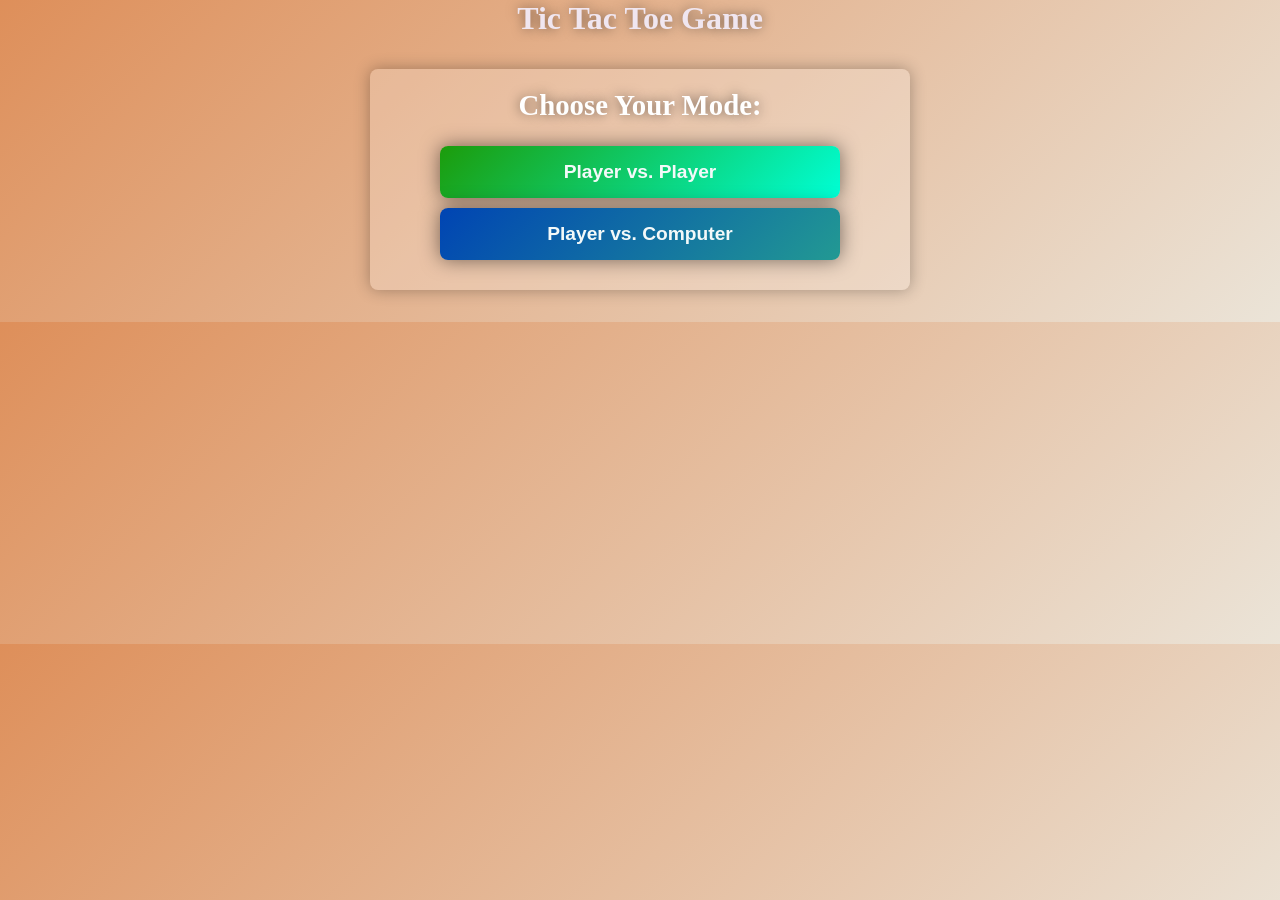
==== index.html @ 30f7548c "Set index page." ====
<!DOCTYPE html>
<html lang="en">
<head>
    <meta charset="UTF-8">
    <meta name="viewport" content="width=device-width, initial-scale=1.0">
    <title>Tic Tac Toe</title>
    <link rel="stylesheet" href="Tic Tac Toe.css">
</head>
<body>
    <main>
        <h1>Tic Tac Toe Game</h1>

        <div class="game-menu">
            <h2>Choose Your Mode:</h2>
            <button id="btn-2p" class="menu-btn">Player vs. Player</button>
            <button id="btn-computer" class="menu-btn">Player vs. Computer</button>
        </div>
        
        <div class="container hidden">
            <div class="msg-container">
                <div class="win-msg" id="win-msg"></div>
            </div>
            <div class="game">
                <button class="box"></button>
                <button class="box"></button>
                <button class="box"></button>
                <button class="box"></button>
                <button class="box"></button>
                <button class="box"></button>
                <button class="box"></button>
                <button class="box"></button>
                <button class="box"></button>
            </div>
            <div class="box-count-con">
                <div class="box-count">Total move played in this match: <span id="box-count"> 0</span></div>
            </div>
            
            <button id="reset" class="reset">New / Reset Game</button>
            
            <button id="back-to-menu" class="menu-btn back-btn">Change Mode</button> <div class="score-container">
                <div class="score-wrapper">
                    <div class="score-box">
                        <p>Player X</p>
                        <span id="score-x">0</span>
                    </div>
                    <div class="score-box">
                        <p>Player O</p>
                        <span id="score-o">0</span>
                    </div>
                </div>
            </div>
        </div>
    </main>

    <script>
        // Get the elements
        const menu = document.querySelector('.game-menu');
        const gameContainer = document.querySelector('.container');
        const btn2Player = document.querySelector('#btn-2p');
        const btnComputer = document.querySelector('#btn-computer');

        // === 2. GET THE NEW BUTTON === -->
        const btnBackToMenu = document.querySelector('#back-to-menu'); // NEW

        // This function dynamically loads a script file
        function loadGameScript(scriptName) {
            const script = document.createElement('script');
            script.src = scriptName;
            document.body.appendChild(script);
        }

        // This function hides the menu and shows the game
        function startGame() {
            menu.classList.add('hidden'); // Hide the menu
            gameContainer.classList.remove('hidden'); // Show the game
        }

        // --- Event Listeners for the menu buttons ---

        btn2Player.addEventListener('click', () => {
            startGame();
            loadGameScript('Tic Tac Toe.js'); // Load 2-player logic
        });

        btnComputer.addEventListener('click', () => {
            startGame();
            loadGameScript('Tic Tac Toe with computer.js'); 
        });

        // === 3. ADD THIS NEW EVENT LISTENER === -->
        // This listener reloads the page to go back to the menu
        btnBackToMenu.addEventListener('click', () => { // NEW
            location.reload(); // NEW
        }); // NEW
    </script>
</body>
</html>
---- Tic Tac Toe.css ----
* {
    margin:0;
    padding: 0;
}
body{
        background: linear-gradient(135deg, rgb(222, 143, 90), rgb(235, 228, 216));
}
h1{
    color:rgb(240, 230, 240);
    display:flex;
    justify-content:center;
    text-shadow: 0 0 .7rem rgba(0,0,0,.5);
}
.msg-container{
    display:flex;
    justify-content:center;
    align-items:center;
    display: none;
}
.win-msg{
    height: 35px;
    width: 350px;
    display:flex;
    justify-content:center;
    align-items:center;
    font-size: 1.5rem;
    color:rgb(241, 238, 243);
    background: linear-gradient(147deg, #ff0000, #0044b3);
    font-weight:800;
    border-radius: 8px;
    box-shadow: 0 0 1rem rgba(0,0,0,.5);
}
.game {
  /* --- This is the responsive solution --- */

  /* 1. Base the width on the screen's width */
  width: 90vw; 
  
  /* 2. Force it to be a perfect square */
  aspect-ratio: 1 / 1; 

  /* 3. Stop it from getting too big on desktops */
  max-width: 500px; 

  /* 4. Center it on the page */
  margin: 1rem auto; 
  
  /* 5. Use 'grid' for a perfect 3x3 layout */
  display: grid;
  grid-template-columns: 1fr 1fr 1fr; /* Three equal columns */
  
  /* 6. A slightly larger gap looks cleaner */
  gap: 10px; 
}
.box {
    /* (height * 3) + (gap * 2) should be <= container height */
    height: 22vh; 
    width: 22vh;  /* Make boxes square */
    /* margin: 2px; */ /* Remove margin, we use 'gap' on the parent */
    font-size: 3rem;
    border-radius: 8px;
    border:none;
        background: linear-gradient(135deg,#fd0404, #501008);
    color:rgb(243, 249, 249);
    box-shadow: 0 0 1rem rgba(0,0,0,.5);
}
.box-count{
    height: 25px;
    width: 280px;
    font-size: 1.2rem; /* Make text bigger */
    padding: 10px 20px; /* Add more padding */
    margin: 20px auto;  /* Center it horizontally */
    border-radius: 8px;
    border:none;
    display: block;    
    background: linear-gradient(135deg, rgb(255, 68, 0) ,#f0e800);
    color:rgb(243, 249, 249);
    box-shadow: 0 0 1.2rem rgba(0,0,0,.5);
}
.reset{
    font-size: 1.2rem; /* Make text bigger */
    padding: 10px 20px; /* Add more padding */
    margin: 20px auto;  /* Center it horizontally */
    border-radius: 8px;
    border:none;
    
    /* === FIX FOR POSITIONING === */
    display: block; /* This lets margin: auto work for centering */
    /* position:relative; */ /* No longer needed */
    /* left: 31vw; */       /* No longer needed */
    
    background: linear-gradient(135deg, #1c9c0b, rgb(0, 255, 213));
    color:rgb(243, 249, 249);
    box-shadow: 0 0 1.2rem rgba(0,0,0,.5);
    cursor: pointer; /* Add a pointer cursor */
}

/* This rule is still good, it stops the click "sink" effect */
.box:active {
  box-shadow: 0 0 1rem rgba(0,0,0,.5);
  transform: none; 
}

.reset:active{
    transform:translateY(5px);
}
/* --- Scoreboard Design --- */

.score-container {
  /* This centers the whole scoreboard */
  width: 75vw; /* Match your game board's width */
  max-width: 400px; /* Stop it from getting too wide on big screens */
  margin: 20px auto; /* Adds space above/below and centers it */
  text-align: center;
}

.score-container h3 {
  font-size: 1.8rem;
  color: #444;
  margin-bottom: 15px;
}

.score-wrapper {
  display: flex; /* This is the magic! */
  justify-content: space-around; /* Spaces the two boxes evenly */
  gap: 15px; /* Adds a gap between the boxes */
}

.score-box {
  /* Style to match your game buttons! */
      background: linear-gradient(135deg, #0044b3, rgb(34, 153, 147));
  color: rgb(243, 249, 249); /* White text */
  border-radius: 8px; /* Rounded corners */
  box-shadow: 0 0 1rem rgba(0,0,0,.3); /* Nice shadow */
  padding: 15px;
  flex-grow: 1; /* Lets both boxes grow to fill the space */
}

.score-box p {
  margin: 0 0 5px 0; /* Cleans up spacing */
  font-size: 1.1rem;
  font-weight: bold;
}

.score-box span {
  /* This is the score number */
  font-size: 2.5rem;
  font-weight: bold;
  line-height: 1; /* Keeps it looking sharp */
}

/* === ADD ALL OF THIS TO THE BOTTOM OF YOUR CSS FILE === */

/* This rule will hide the menu OR the game */
.hidden {
    display: none;
}

/* Styles for the new selection menu */
.game-menu {
    width: 90vw;
    max-width: 500px;
    margin: 2rem auto;
    text-align: center;
    background: rgba(255, 255, 255, 0.2);
    padding: 20px;
    border-radius: 8px;
    box-shadow: 0 0 1rem rgba(0,0,0,.3);
}

.game-menu h2 {
    color: white;
    text-shadow: 0 0 .7rem rgba(0,0,0,.5);
    margin-bottom: 1.5rem;
    font-size: 1.8rem;
}

.menu-btn {
    font-size: 1.2rem;
    padding: 15px 25px;
    border-radius: 8px;
    border: none;
    display: block; /* Makes them stack vertically */
    width: 80%;
    margin: 10px auto;
    color: rgb(243, 249, 249);
    box-shadow: 0 0 1.2rem rgba(0,0,0,.5);
    cursor: pointer;
    font-weight: bold;
}

.menu-btn:active {
    transform: translateY(2px);
}

/* Style the two buttons differently */
#btn-2p {
    background: linear-gradient(135deg, #1c9c0b, rgb(0, 255, 213));
}

#btn-computer {
    background: linear-gradient(135deg, #0044b3, rgb(34, 153, 147));
}
/* === ADD THIS TO THE BOTTOM OF YOUR CSS FILE === */

.back-btn {
    width: 300px;
    background: linear-gradient(135deg, rgb(8, 0, 255) ,#bc00f0);
    margin: 10px auto; /* Adds a little space above it */
}
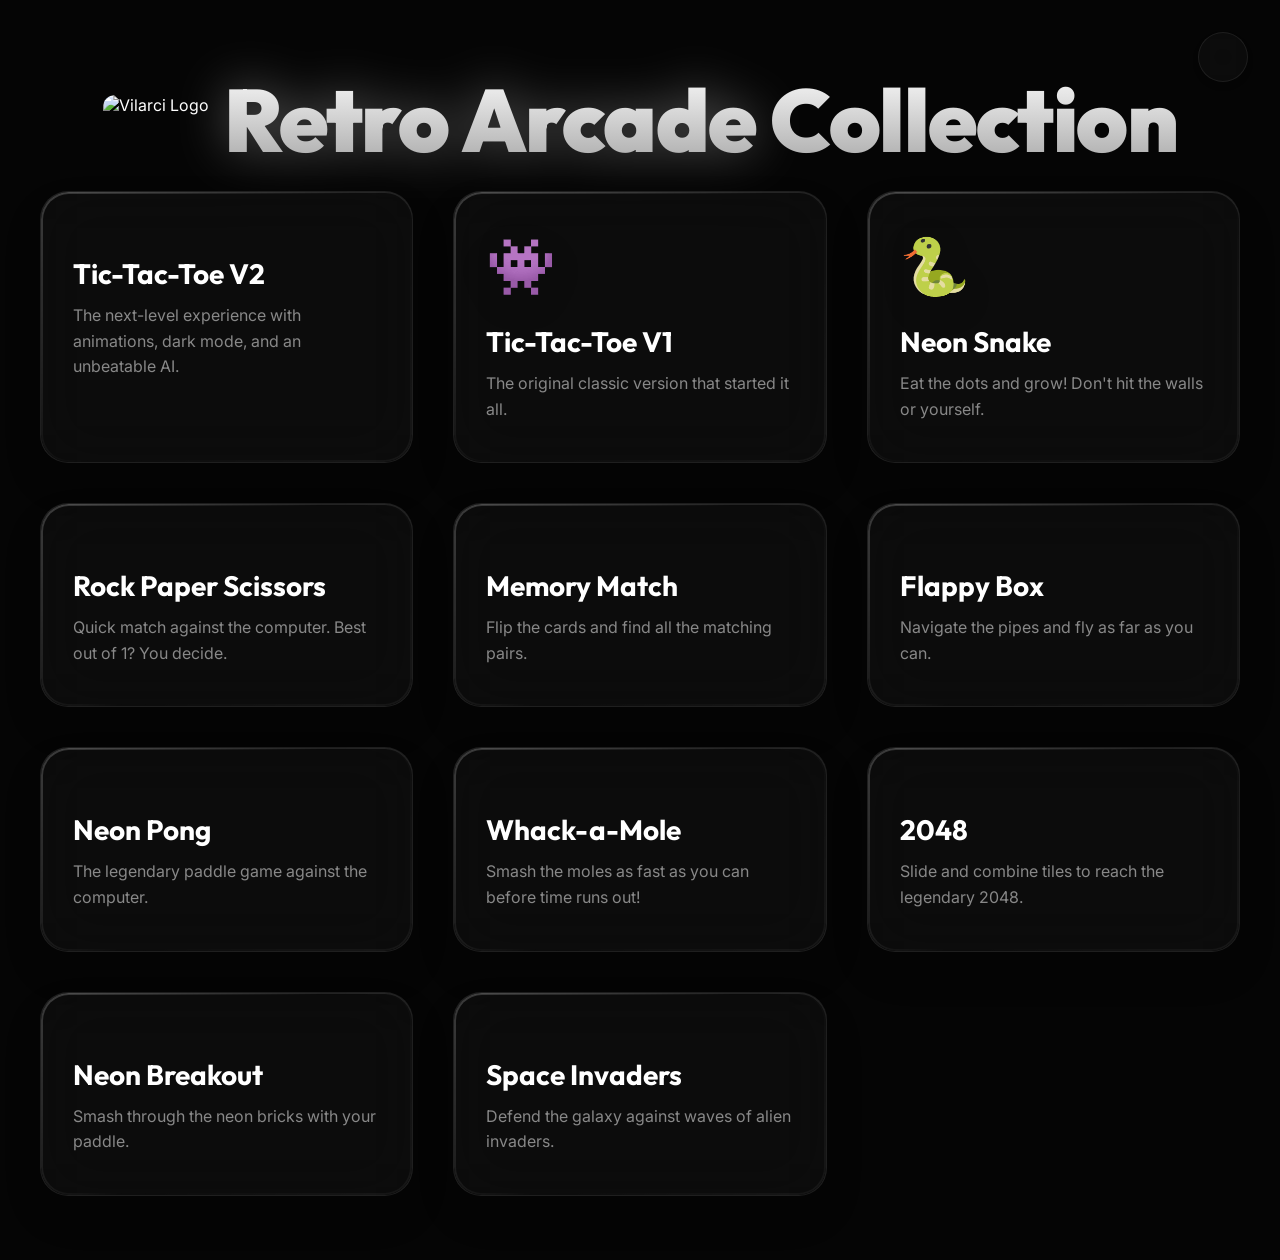
==== commit 679dbcc2: "web updated, many games added" ====
--- a/index.html
+++ b/index.html
@@ -3,95 +3,132 @@
 <head>
     <meta charset="UTF-8">
     <meta name="viewport" content="width=device-width, initial-scale=1.0">
-    <title>Tic Tac Toe</title>
-    <link rel="stylesheet" href="Tic Tac Toe.css">
+    <title>Retro Arcade Collection</title>
+    <link href="https://fonts.googleapis.com/css2?family=Inter:wght@300;400;600;800&family=Outfit:wght@400;700;900&display=swap" rel="stylesheet">
+    <link rel="stylesheet" href="arcade-style.css">
+    <script src="https://unpkg.com/@phosphor-icons/web"></script>
 </head>
 <body>
+    <div class="mesh-background">
+        <div class="orb orb-1"></div>
+        <div class="orb orb-2"></div>
+        <div class="orb orb-3"></div>
+    </div>
+
+    <!-- Theme Toggle -->
+    <button class="theme-toggle" id="theme-toggle" aria-label="Toggle Theme">
+        <i class="ph-duotone ph-sun" id="theme-icon"></i>
+    </button>
+
     <main>
-        <h1>Tic Tac Toe Game</h1>
+        <div style='display:flex; justify-content:center; align-items:center; margin-bottom: 1rem;'>
+            <img src="https://officialpic.vilarci.in/Icons/web-icon.png" alt="Vilarci Logo" style="height: 50px; width: auto; border-radius: 12px; margin-right: 15px; vertical-align: middle;">
+            <h1 class="glow-text" style="margin-bottom:0;">Retro Arcade Collection</h1>
+        </div>
 
-        <div class="game-menu">
-            <h2>Choose Your Mode:</h2>
-            <button id="btn-2p" class="menu-btn">Player vs. Player</button>
-            <button id="btn-computer" class="menu-btn">Player vs. Computer</button>
-        </div>
-        
-        <div class="container hidden">
-            <div class="msg-container">
-                <div class="win-msg" id="win-msg"></div>
-            </div>
-            <div class="game">
-                <button class="box"></button>
-                <button class="box"></button>
-                <button class="box"></button>
-                <button class="box"></button>
-                <button class="box"></button>
-                <button class="box"></button>
-                <button class="box"></button>
-                <button class="box"></button>
-                <button class="box"></button>
-            </div>
-            <div class="box-count-con">
-                <div class="box-count">Total move played in this match: <span id="box-count"> 0</span></div>
-            </div>
+        <div class="games-grid">
+            <!-- Tic-Tac-Toe V2 (Premium) -->
+            <a href="tic-tac-toe v2/index.html" class="game-card primary-card">
+                <div class="card-content">
+                    <i class="ph-duotone ph-game-controller game-icon"></i>
+                    <h2>Tic-Tac-Toe V2</h2>
+                    <p>The next-level experience with animations, dark mode, and an unbeatable AI.</p>
+                </div>
+            </a>
+
+            <!-- Tic-Tac-Toe V1 (Classic) -->
+            <a href="tic-tac-toe v1/index.html" class="game-card secondary-card">
+                <div class="card-content">
+                    <span class="game-icon">👾</span>
+                    <h2>Tic-Tac-Toe V1</h2>
+                    <p>The original classic version that started it all.</p>
+                </div>
+            </a>
+
+            <!-- Snake -->
+            <a href="snake/index.html" class="game-card snake-card">
+                <div class="card-content">
+                    <span class="game-icon">🐍</span>
+                    <h2>Neon Snake</h2>
+                    <p>Eat the dots and grow! Don't hit the walls or yourself.</p>
+                </div>
+            </a>
+
+            <!-- Rock Paper Scissors -->
+            <a href="rps/index.html" class="game-card rps-card">
+                <div class="card-content">
+                    <i class="ph-duotone ph-hand-fist game-icon"></i>
+                    <h2>Rock Paper Scissors</h2>
+                    <p>Quick match against the computer. Best out of 1? You decide.</p>
+                </div>
+            </a>
+
+            <!-- Memory Match -->
+            <a href="memory/index.html" class="game-card memory-card">
+                <div class="card-content">
+                    <i class="ph-duotone ph-cards game-icon"></i>
+                    <h2>Memory Match</h2>
+                    <p>Flip the cards and find all the matching pairs.</p>
+                </div>
+            </a>
             
-            <button id="reset" class="reset">New / Reset Game</button>
-            
-            <button id="back-to-menu" class="menu-btn back-btn">Change Mode</button> <div class="score-container">
-                <div class="score-wrapper">
-                    <div class="score-box">
-                        <p>Player X</p>
-                        <span id="score-x">0</span>
-                    </div>
-                    <div class="score-box">
-                        <p>Player O</p>
-                        <span id="score-o">0</span>
-                    </div>
+            <!-- Flappy Box -->
+            <a href="flappy/index.html" class="game-card flappy-card">
+                <div class="card-content">
+                    <i class="ph-duotone ph-bird game-icon"></i>
+                    <h2>Flappy Box</h2>
+                    <p>Navigate the pipes and fly as far as you can.</p>
                 </div>
-            </div>
+            </a>
+
+            <!-- Ping Pong -->
+            <a href="pong/index.html" class="game-card pong-card">
+                <div class="card-content">
+                    <i class="ph-duotone ph-tennis-ball game-icon"></i>
+                    <h2>Neon Pong</h2>
+                    <p>The legendary paddle game against the computer.</p>
+                </div>
+            </a>
+
+            <!-- Whack-a-Mole -->
+            <a href="whack/index.html" class="game-card whack-card">
+                <div class="card-content">
+                    <i class="ph-duotone ph-hammer game-icon"></i>
+                    <h2>Whack-a-Mole</h2>
+                    <p>Smash the moles as fast as you can before time runs out!</p>
+                </div>
+            </a>
+
+            <!-- 2048 -->
+            <a href="2048/index.html" class="game-card game-2048-card">
+                <div class="card-content">
+                    <i class="ph-duotone ph-squares-four game-icon"></i>
+                    <h2>2048</h2>
+                    <p>Slide and combine tiles to reach the legendary 2048.</p>
+                </div>
+            </a>
+
+            <!-- Breakout -->
+            <a href="breakout/index.html" class="game-card breakout-card">
+                <div class="card-content">
+                    <i class="ph-duotone ph-bricks game-icon"></i>
+                    <h2>Neon Breakout</h2>
+                    <p>Smash through the neon bricks with your paddle.</p>
+                </div>
+            </a>
+
+            <!-- Space Invaders -->
+            <a href="space/index.html" class="game-card space-card">
+                <div class="card-content">
+                    <i class="ph-duotone ph-rocket game-icon"></i>
+                    <h2>Space Invaders</h2>
+                    <p>Defend the galaxy against waves of alien invaders.</p>
+                </div>
+            </a>
         </div>
     </main>
 
-    <script>
-        // Get the elements
-        const menu = document.querySelector('.game-menu');
-        const gameContainer = document.querySelector('.container');
-        const btn2Player = document.querySelector('#btn-2p');
-        const btnComputer = document.querySelector('#btn-computer');
-
-        // === 2. GET THE NEW BUTTON === -->
-        const btnBackToMenu = document.querySelector('#back-to-menu'); // NEW
-
-        // This function dynamically loads a script file
-        function loadGameScript(scriptName) {
-            const script = document.createElement('script');
-            script.src = scriptName;
-            document.body.appendChild(script);
-        }
-
-        // This function hides the menu and shows the game
-        function startGame() {
-            menu.classList.add('hidden'); // Hide the menu
-            gameContainer.classList.remove('hidden'); // Show the game
-        }
-
-        // --- Event Listeners for the menu buttons ---
-
-        btn2Player.addEventListener('click', () => {
-            startGame();
-            loadGameScript('Tic Tac Toe.js'); // Load 2-player logic
-        });
-
-        btnComputer.addEventListener('click', () => {
-            startGame();
-            loadGameScript('Tic Tac Toe with computer.js'); 
-        });
-
-        // === 3. ADD THIS NEW EVENT LISTENER === -->
-        // This listener reloads the page to go back to the menu
-        btnBackToMenu.addEventListener('click', () => { // NEW
-            location.reload(); // NEW
-        }); // NEW
-    </script>
+    <script src="theme.js"></script>
+    <script src="favicon.js"></script>
 </body>
-</html>+</html>
--- a/arcade-style.css
+++ b/arcade-style.css
@@ -0,0 +1,351 @@
+@import url('https://fonts.googleapis.com/css2?family=Inter:wght@300;400;600;800&family=Outfit:wght@400;700;900&display=swap');
+
+:root {
+    /* Dark Theme Variables (Default) */
+    --bg-dark: #050505;
+    --card-bg: rgba(255, 255, 255, 0.03);
+    --card-border: rgba(255, 255, 255, 0.08);
+    --text-main: #ffffff;
+    --text-muted: #888888;
+    --title-gradient-1: #ffffff;
+    --title-gradient-2: #a3a3a3;
+    --hover-bg: rgba(255, 255, 255, 0.05);
+    
+    /* Vibrant Accents */
+    --accent-v1: #3b82f6; /* Blue */
+    --accent-v2: #ec4899; /* Pink */
+    --accent-snake: #10b981; /* Green */
+    --accent-rps: #f43f5e; /* Rose */
+    --accent-memory: #a855f7; /* Purple */
+    --accent-flappy: #eab308; /* Yellow */
+    --accent-pong: #06b6d4; /* Cyan */
+    --accent-whack: #f97316; /* Orange */
+    --accent-2048: #f59e0b; /* Amber */
+    --accent-breakout: #a855f7; /* Purple */
+    --accent-space: #22d3ee; /* Light Cyan */
+}
+
+/* Light Theme Variables */
+body.light-theme {
+    --bg-dark: #f8fafc;
+    --card-bg: rgba(255, 255, 255, 0.7);
+    --card-border: rgba(0, 0, 0, 0.1);
+    --text-main: #0f172a;
+    --text-muted: #64748b;
+    --title-gradient-1: #0f172a;
+    --title-gradient-2: #475569;
+    --hover-bg: rgba(255, 255, 255, 0.9);
+}
+
+* { 
+    margin: 0; 
+    padding: 0; 
+    box-sizing: border-box; 
+}
+
+body {
+    background-color: var(--bg-dark);
+    color: var(--text-main);
+    font-family: 'Inter', sans-serif;
+    min-height: 100vh;
+    display: flex;
+    justify-content: center;
+    align-items: center;
+    padding: 4rem 2rem;
+    overflow-x: hidden;
+    position: relative;
+    -webkit-font-smoothing: antialiased;
+    transition: background-color 0.5s ease, color 0.5s ease;
+    touch-action: manipulation;
+}
+
+/* Theme Toggle Button */
+.theme-toggle {
+    position: fixed;
+    top: 2rem;
+    right: 2rem;
+    background: var(--card-bg);
+    border: 1px solid var(--card-border);
+    backdrop-filter: blur(20px);
+    -webkit-backdrop-filter: blur(20px);
+    color: var(--text-main);
+    width: 50px;
+    height: 50px;
+    border-radius: 50%;
+    display: flex;
+    justify-content: center;
+    align-items: center;
+    font-size: 1.5rem;
+    cursor: pointer;
+    z-index: 100;
+    transition: all 0.3s ease;
+    box-shadow: 0 4px 6px rgba(0,0,0,0.1);
+}
+
+.theme-toggle:hover {
+    transform: scale(1.1);
+    background: var(--hover-bg);
+}
+
+/* Premium Mesh Background */
+.background-animation {
+    position: fixed;
+    width: 100vw;
+    height: 100vh;
+    top: 0;
+    left: 0;
+    z-index: -1;
+    overflow: hidden;
+    transition: background-color 0.5s ease;
+}
+
+.blob {
+    position: absolute;
+    border-radius: 50%;
+    filter: blur(120px);
+    opacity: 0.3; /* slightly lower opacity so light mode isn't blinding */
+    animation: drift 20s infinite alternate cubic-bezier(0.4, 0, 0.2, 1);
+}
+
+body.light-theme .blob {
+    opacity: 0.4; /* more visible against light background */
+}
+
+.blob-1 { width: 45vw; height: 45vw; background: rgba(59, 130, 246, 0.5); top: -10%; left: -10%; }
+.blob-2 { width: 50vw; height: 50vw; background: rgba(168, 85, 247, 0.4); bottom: -20%; right: -10%; animation-delay: -7s; }
+.blob-3 { width: 40vw; height: 40vw; background: rgba(16, 185, 129, 0.3); top: 30%; left: 30%; animation-delay: -14s; }
+
+@keyframes drift {
+    0% { transform: translate(0, 0) scale(1) rotate(0deg); }
+    100% { transform: translate(8vw, 5vh) scale(1.1) rotate(10deg); }
+}
+
+main {
+    width: 100%;
+    max-width: 1200px;
+    z-index: 1;
+    display: flex;
+    flex-direction: column;
+    align-items: center;
+}
+
+.header-container {
+    text-align: center;
+    margin-bottom: 5rem;
+}
+
+.glow-text {
+    font-family: 'Outfit', sans-serif;
+    font-size: clamp(3rem, 8vw, 5.5rem);
+    font-weight: 900;
+    letter-spacing: -1.5px;
+    background: linear-gradient(180deg, var(--title-gradient-1) 0%, var(--title-gradient-2) 100%);
+    -webkit-background-clip: text;
+    -webkit-text-fill-color: transparent;
+    margin-bottom: 1rem;
+    position: relative;
+    transition: all 0.5s ease;
+}
+
+/* Subtle underlying glow for the title */
+.glow-text::after {
+    content: 'Retro Arcade';
+    position: absolute;
+    left: 0;
+    top: 0;
+    width: 100%;
+    height: 100%;
+    background: inherit;
+    -webkit-background-clip: text;
+    -webkit-text-fill-color: transparent;
+    filter: blur(25px);
+    opacity: 0.4;
+    z-index: -1;
+}
+
+.subtitle {
+    font-size: 1.1rem;
+    color: var(--text-muted);
+    font-weight: 600;
+    letter-spacing: 4px;
+    text-transform: uppercase;
+    transition: color 0.5s ease;
+}
+
+.games-grid {
+    display: grid;
+    grid-template-columns: repeat(auto-fit, minmax(280px, 1fr));
+    gap: 2.5rem;
+    width: 100%;
+}
+
+@media (max-width: 600px) {
+    .games-grid {
+        grid-template-columns: 1fr;
+    }
+    body {
+        padding: 2rem 1rem;
+    }
+}
+
+/* Premium Glass Cards */
+.game-card {
+    background: var(--card-bg);
+    backdrop-filter: blur(30px);
+    -webkit-backdrop-filter: blur(30px);
+    border: 1px solid var(--card-border);
+    border-radius: 28px;
+    padding: 2.5rem 2rem;
+    text-decoration: none;
+    color: var(--text-main);
+    position: relative;
+    overflow: hidden;
+    transition: all 0.5s cubic-bezier(0.16, 1, 0.3, 1);
+    box-shadow: 
+        0 4px 6px rgba(0,0,0,0.05), 
+        0 20px 40px rgba(0,0,0,0.1),
+        inset 0 1px 0 rgba(255,255,255,0.1);
+}
+
+body.light-theme .game-card {
+    box-shadow: 
+        0 10px 20px rgba(0,0,0,0.05), 
+        0 30px 60px rgba(0,0,0,0.08),
+        inset 0 1px 0 rgba(255,255,255,0.8);
+}
+
+/* Animated Border Gradient on Hover (only highly visible in dark mode, adjusted for light) */
+.game-card::before {
+    content: "";
+    position: absolute;
+    inset: 0;
+    border-radius: 28px;
+    padding: 2px;
+    background: linear-gradient(135deg, rgba(255,255,255,0.4) 0%, rgba(255,255,255,0) 50%, rgba(255,255,255,0.1) 100%);
+    -webkit-mask: linear-gradient(#fff 0 0) content-box, linear-gradient(#fff 0 0);
+    -webkit-mask-composite: xor;
+    mask-composite: exclude;
+    opacity: 0.5;
+    transition: opacity 0.5s ease;
+}
+
+body.light-theme .game-card::before {
+    background: linear-gradient(135deg, rgba(0,0,0,0.1) 0%, rgba(0,0,0,0) 50%, rgba(0,0,0,0.05) 100%);
+}
+
+/* Hover Light effect */
+.game-card::after {
+    content: '';
+    position: absolute;
+    top: -50%; left: -50%; width: 200%; height: 200%;
+    background: radial-gradient(circle, rgba(255,255,255,0.05) 0%, transparent 60%);
+    opacity: 0;
+    transition: opacity 0.5s ease, transform 0.5s ease;
+    transform: translateY(20px);
+    pointer-events: none;
+}
+
+body.light-theme .game-card::after {
+    background: radial-gradient(circle, rgba(0,0,0,0.03) 0%, transparent 60%);
+}
+
+.game-card:hover {
+    transform: translateY(-8px) scale(1.01);
+    background: var(--hover-bg);
+    box-shadow: 
+        0 10px 20px rgba(0,0,0,0.1), 
+        0 30px 60px rgba(0,0,0,0.2),
+        inset 0 1px 0 rgba(255,255,255,0.2);
+}
+
+body.light-theme .game-card:hover {
+    box-shadow: 
+        0 15px 30px rgba(0,0,0,0.08), 
+        0 40px 80px rgba(0,0,0,0.15),
+        inset 0 1px 0 rgba(255,255,255,0.8);
+}
+
+.game-card:hover::before {
+    opacity: 1;
+}
+
+.game-card:hover::after {
+    opacity: 1;
+    transform: translateY(0);
+}
+
+.card-content {
+    display: flex;
+    flex-direction: column;
+    align-items: flex-start;
+    position: relative;
+    z-index: 2;
+}
+
+.game-icon {
+    font-size: 3.5rem;
+    margin-bottom: 1.5rem;
+    display: inline-block;
+    filter: drop-shadow(0 10px 15px rgba(0,0,0,0.2));
+    transition: transform 0.5s cubic-bezier(0.16, 1, 0.3, 1), color 0.3s ease;
+    color: var(--text-muted); /* Base color for icons */
+}
+
+body.light-theme .game-icon {
+    filter: drop-shadow(0 5px 10px rgba(0,0,0,0.1));
+}
+
+.game-card:hover .game-icon {
+    transform: scale(1.15) translateY(-5px);
+}
+
+.game-card h2 {
+    font-family: 'Outfit', sans-serif;
+    font-size: 1.75rem;
+    font-weight: 700;
+    margin-bottom: 0.75rem;
+    color: var(--text-main);
+    transition: color 0.3s ease, text-shadow 0.3s ease;
+}
+
+.game-card p {
+    font-size: 1rem;
+    color: var(--text-muted);
+    line-height: 1.6;
+    font-weight: 400;
+    transition: color 0.5s ease;
+}
+
+/* Specific Card Hover Colors */
+.primary-card:hover h2 { color: var(--accent-v2); text-shadow: 0 0 20px rgba(236, 72, 153, 0.3); }
+.primary-card:hover .game-icon { color: var(--accent-v2); }
+
+.secondary-card:hover h2 { color: var(--accent-v1); text-shadow: 0 0 20px rgba(59, 130, 246, 0.3); }
+.secondary-card:hover .game-icon { color: var(--accent-v1); }
+
+.snake-card:hover h2 { color: var(--accent-snake); text-shadow: 0 0 20px rgba(16, 185, 129, 0.3); }
+.snake-card:hover .game-icon { color: var(--accent-snake); }
+
+.rps-card:hover h2 { color: var(--accent-rps); text-shadow: 0 0 20px rgba(244, 63, 94, 0.3); }
+.rps-card:hover .game-icon { color: var(--accent-rps); }
+
+.memory-card:hover h2 { color: var(--accent-memory); text-shadow: 0 0 20px rgba(168, 85, 247, 0.3); }
+.memory-card:hover .game-icon { color: var(--accent-memory); }
+
+.flappy-card:hover h2 { color: var(--accent-flappy); text-shadow: 0 0 20px rgba(234, 179, 8, 0.3); }
+.flappy-card:hover .game-icon { color: var(--accent-flappy); }
+
+.pong-card:hover h2 { color: var(--accent-pong); text-shadow: 0 0 20px rgba(6, 182, 212, 0.3); }
+.pong-card:hover .game-icon { color: var(--accent-pong); }
+
+.whack-card:hover h2 { color: var(--accent-whack); text-shadow: 0 0 20px rgba(249, 115, 22, 0.3); }
+.whack-card:hover .game-icon { color: var(--accent-whack); }
+
+.game-2048-card:hover h2 { color: var(--accent-2048); text-shadow: 0 0 20px rgba(245, 158, 11, 0.3); }
+.game-2048-card:hover .game-icon { color: var(--accent-2048); }
+
+.breakout-card:hover h2 { color: var(--accent-breakout); text-shadow: 0 0 20px rgba(168, 85, 247, 0.3); }
+.breakout-card:hover .game-icon { color: var(--accent-breakout); }
+
+.space-card:hover h2 { color: var(--accent-space); text-shadow: 0 0 20px rgba(34, 211, 238, 0.3); }
+.space-card:hover .game-icon { color: var(--accent-space); }
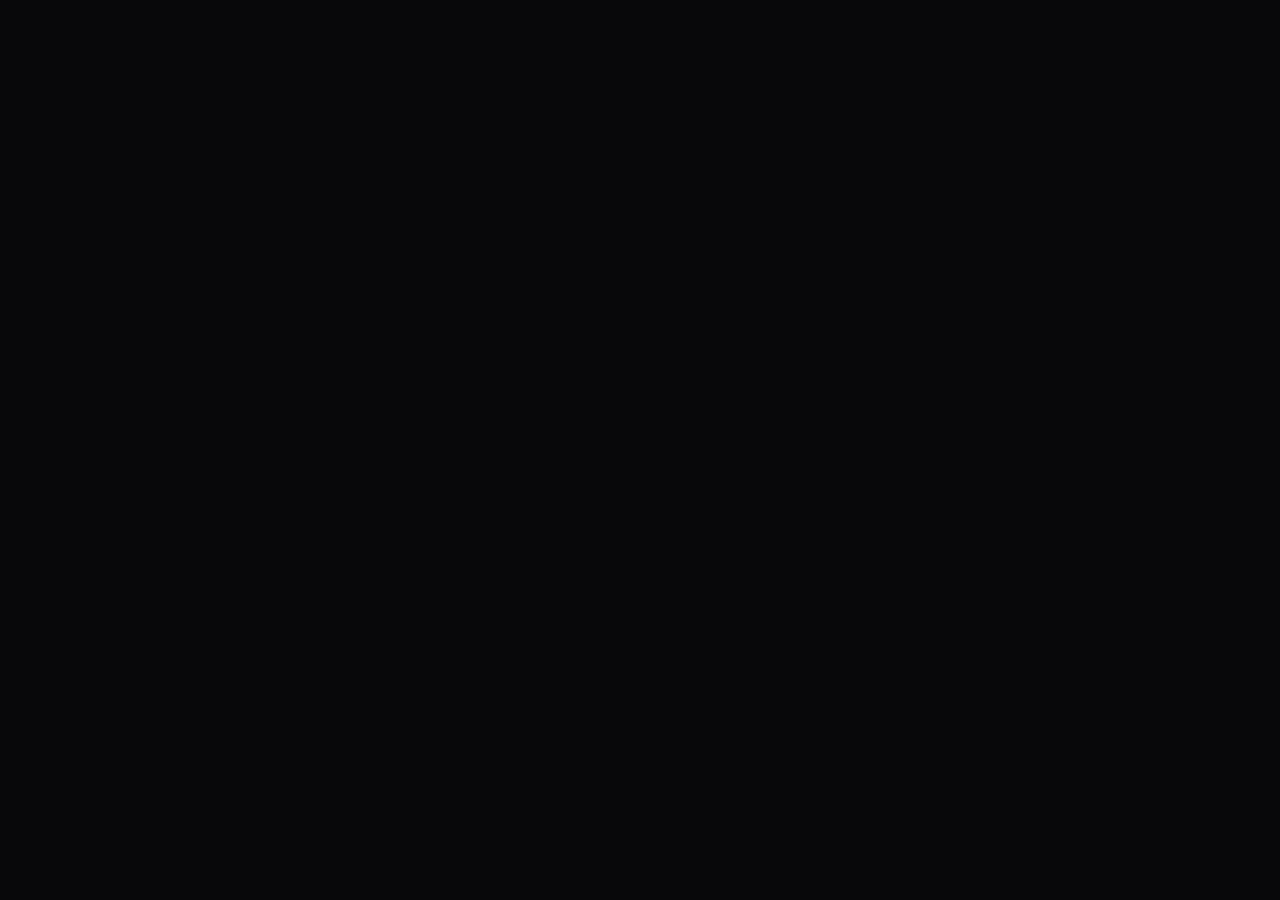
==== commit 918839af: "new versions added" ====
--- a/index.html
+++ b/index.html
@@ -3,132 +3,36 @@
 <head>
     <meta charset="UTF-8">
     <meta name="viewport" content="width=device-width, initial-scale=1.0">
+    <link rel="icon" type="image/png" href="https://officialpic.vilarci.in/Icons/web-icon.png">
+    <link rel="shortcut icon" type="image/png" href="https://officialpic.vilarci.in/Icons/web-icon.png">
+    <link rel="apple-touch-icon" href="https://officialpic.vilarci.in/Icons/web-icon.png">
+    <link rel="canonical" href="https://officialpic.vilarci.in/Icons/web-icon.png">
     <title>Retro Arcade Collection</title>
-    <link href="https://fonts.googleapis.com/css2?family=Inter:wght@300;400;600;800&family=Outfit:wght@400;700;900&display=swap" rel="stylesheet">
-    <link rel="stylesheet" href="arcade-style.css">
-    <script src="https://unpkg.com/@phosphor-icons/web"></script>
+
+    <meta property="og:title" content="Retro Arcade Collection">
+    <meta property="og:image" content="https://officialpic.vilarci.in/Icons/web-icon.png">
+
+    <!-- Redirect to the new design -->
+    <meta http-equiv="refresh" content="0; url=new-design/Arcade-Website.dc.html">
+    <script>
+        window.location.replace("new-design/Arcade-Website.dc.html");
+    </script>
+    <style>
+        body {
+            margin: 0;
+            min-height: 100vh;
+            display: flex;
+            align-items: center;
+            justify-content: center;
+            background: #08080a;
+            color: #f5f5f5;
+            font-family: 'Inter', -apple-system, BlinkMacSystemFont, sans-serif;
+            text-align: center;
+        }
+        a { color: #caff79; }
+    </style>
 </head>
 <body>
-    <div class="mesh-background">
-        <div class="orb orb-1"></div>
-        <div class="orb orb-2"></div>
-        <div class="orb orb-3"></div>
-    </div>
-
-    <!-- Theme Toggle -->
-    <button class="theme-toggle" id="theme-toggle" aria-label="Toggle Theme">
-        <i class="ph-duotone ph-sun" id="theme-icon"></i>
-    </button>
-
-    <main>
-        <div style='display:flex; justify-content:center; align-items:center; margin-bottom: 1rem;'>
-            <img src="https://officialpic.vilarci.in/Icons/web-icon.png" alt="Vilarci Logo" style="height: 50px; width: auto; border-radius: 12px; margin-right: 15px; vertical-align: middle;">
-            <h1 class="glow-text" style="margin-bottom:0;">Retro Arcade Collection</h1>
-        </div>
-
-        <div class="games-grid">
-            <!-- Tic-Tac-Toe V2 (Premium) -->
-            <a href="tic-tac-toe v2/index.html" class="game-card primary-card">
-                <div class="card-content">
-                    <i class="ph-duotone ph-game-controller game-icon"></i>
-                    <h2>Tic-Tac-Toe V2</h2>
-                    <p>The next-level experience with animations, dark mode, and an unbeatable AI.</p>
-                </div>
-            </a>
-
-            <!-- Tic-Tac-Toe V1 (Classic) -->
-            <a href="tic-tac-toe v1/index.html" class="game-card secondary-card">
-                <div class="card-content">
-                    <span class="game-icon">👾</span>
-                    <h2>Tic-Tac-Toe V1</h2>
-                    <p>The original classic version that started it all.</p>
-                </div>
-            </a>
-
-            <!-- Snake -->
-            <a href="snake/index.html" class="game-card snake-card">
-                <div class="card-content">
-                    <span class="game-icon">🐍</span>
-                    <h2>Neon Snake</h2>
-                    <p>Eat the dots and grow! Don't hit the walls or yourself.</p>
-                </div>
-            </a>
-
-            <!-- Rock Paper Scissors -->
-            <a href="rps/index.html" class="game-card rps-card">
-                <div class="card-content">
-                    <i class="ph-duotone ph-hand-fist game-icon"></i>
-                    <h2>Rock Paper Scissors</h2>
-                    <p>Quick match against the computer. Best out of 1? You decide.</p>
-                </div>
-            </a>
-
-            <!-- Memory Match -->
-            <a href="memory/index.html" class="game-card memory-card">
-                <div class="card-content">
-                    <i class="ph-duotone ph-cards game-icon"></i>
-                    <h2>Memory Match</h2>
-                    <p>Flip the cards and find all the matching pairs.</p>
-                </div>
-            </a>
-            
-            <!-- Flappy Box -->
-            <a href="flappy/index.html" class="game-card flappy-card">
-                <div class="card-content">
-                    <i class="ph-duotone ph-bird game-icon"></i>
-                    <h2>Flappy Box</h2>
-                    <p>Navigate the pipes and fly as far as you can.</p>
-                </div>
-            </a>
-
-            <!-- Ping Pong -->
-            <a href="pong/index.html" class="game-card pong-card">
-                <div class="card-content">
-                    <i class="ph-duotone ph-tennis-ball game-icon"></i>
-                    <h2>Neon Pong</h2>
-                    <p>The legendary paddle game against the computer.</p>
-                </div>
-            </a>
-
-            <!-- Whack-a-Mole -->
-            <a href="whack/index.html" class="game-card whack-card">
-                <div class="card-content">
-                    <i class="ph-duotone ph-hammer game-icon"></i>
-                    <h2>Whack-a-Mole</h2>
-                    <p>Smash the moles as fast as you can before time runs out!</p>
-                </div>
-            </a>
-
-            <!-- 2048 -->
-            <a href="2048/index.html" class="game-card game-2048-card">
-                <div class="card-content">
-                    <i class="ph-duotone ph-squares-four game-icon"></i>
-                    <h2>2048</h2>
-                    <p>Slide and combine tiles to reach the legendary 2048.</p>
-                </div>
-            </a>
-
-            <!-- Breakout -->
-            <a href="breakout/index.html" class="game-card breakout-card">
-                <div class="card-content">
-                    <i class="ph-duotone ph-bricks game-icon"></i>
-                    <h2>Neon Breakout</h2>
-                    <p>Smash through the neon bricks with your paddle.</p>
-                </div>
-            </a>
-
-            <!-- Space Invaders -->
-            <a href="space/index.html" class="game-card space-card">
-                <div class="card-content">
-                    <i class="ph-duotone ph-rocket game-icon"></i>
-                    <h2>Space Invaders</h2>
-                    <p>Defend the galaxy against waves of alien invaders.</p>
-                </div>
-            </a>
-        </div>
-    </main>
-
-    <script src="theme.js"></script>
-    <script src="favicon.js"></script>
+    <p>Redirecting to the <a href="new-design/Arcade-Website.dc.html">Retro Arcade Collection</a>&hellip;</p>
 </body>
 </html>
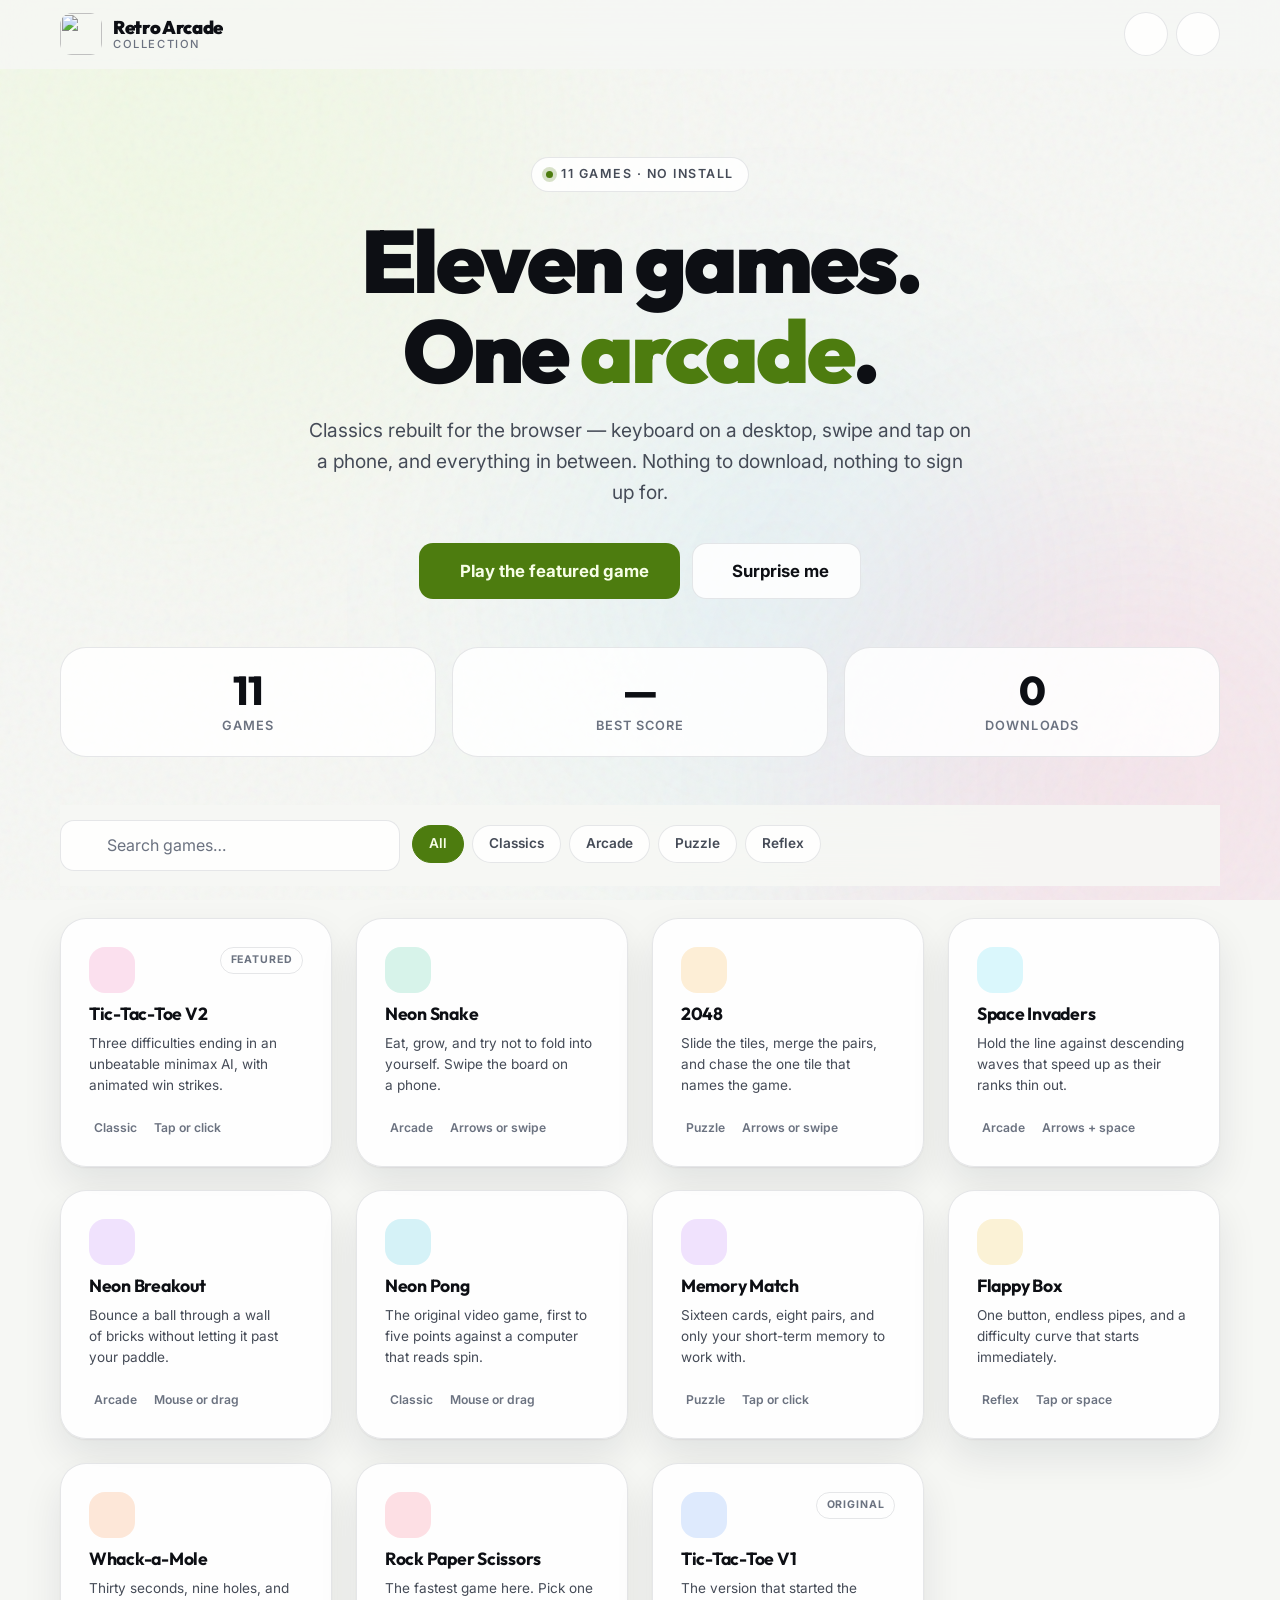
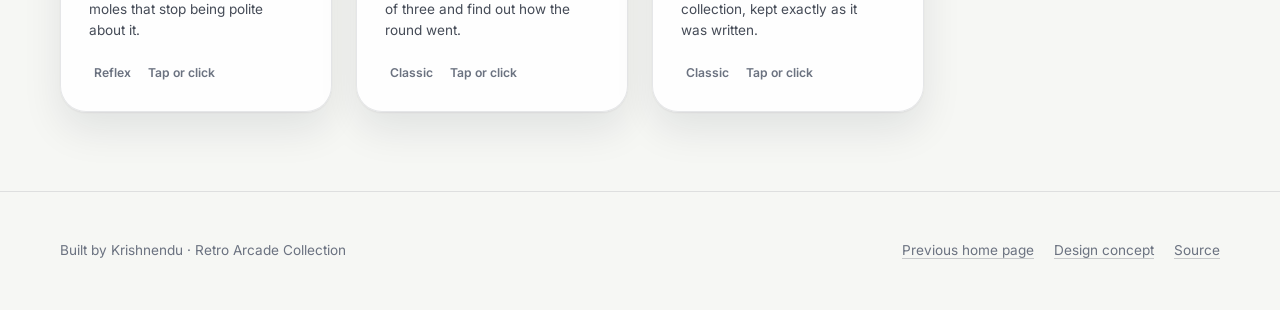
==== commit e8fe4f84: "new versions added 2.O" ====
--- a/index.html
+++ b/index.html
@@ -2,37 +2,158 @@
 <html lang="en">
 <head>
     <meta charset="UTF-8">
-    <meta name="viewport" content="width=device-width, initial-scale=1.0">
+    <meta name="viewport" content="width=device-width, initial-scale=1.0, viewport-fit=cover">
+    <meta name="theme-color" content="#06060a" media="(prefers-color-scheme: dark)">
+    <meta name="theme-color" content="#f6f7f4" media="(prefers-color-scheme: light)">
+    <meta name="description" content="Eleven browser games in one place — Tic-Tac-Toe, Snake, 2048, Breakout, Space Invaders and more. No install, no account, plays on any screen.">
+
+    <title>Retro Arcade Collection</title>
+
     <link rel="icon" type="image/png" href="https://officialpic.vilarci.in/Icons/web-icon.png">
     <link rel="shortcut icon" type="image/png" href="https://officialpic.vilarci.in/Icons/web-icon.png">
     <link rel="apple-touch-icon" href="https://officialpic.vilarci.in/Icons/web-icon.png">
-    <link rel="canonical" href="https://officialpic.vilarci.in/Icons/web-icon.png">
-    <title>Retro Arcade Collection</title>
+    <link rel="manifest" href="manifest.webmanifest">
 
+    <meta property="og:type" content="website">
     <meta property="og:title" content="Retro Arcade Collection">
+    <meta property="og:description" content="Eleven browser games in one place. No install, no account, plays on any screen.">
     <meta property="og:image" content="https://officialpic.vilarci.in/Icons/web-icon.png">
+    <meta name="twitter:card" content="summary">
 
-    <!-- Redirect to the new design -->
-    <meta http-equiv="refresh" content="0; url=new-design/Arcade-Website.dc.html">
+    <link rel="preconnect" href="https://fonts.googleapis.com">
+    <link rel="preconnect" href="https://fonts.gstatic.com" crossorigin>
+    <link href="https://fonts.googleapis.com/css2?family=Inter:wght@400;500;600;700;800&family=Outfit:wght@700;800;900&display=swap" rel="stylesheet">
+    <link rel="stylesheet" href="arcade-home.css">
+    <script src="https://unpkg.com/@phosphor-icons/web" defer></script>
+
     <script>
-        window.location.replace("new-design/Arcade-Website.dc.html");
+        // Applied before first paint so a light-theme visitor never sees a
+        // dark flash. Falls back to the OS preference on a first visit.
+        (function () {
+            var saved = localStorage.getItem('arcadeTheme');
+            var prefersLight = window.matchMedia('(prefers-color-scheme: light)').matches;
+            if (saved === 'light' || (!saved && prefersLight)) {
+                document.documentElement.classList.add('light-theme');
+            }
+        })();
     </script>
-    <style>
-        body {
-            margin: 0;
-            min-height: 100vh;
-            display: flex;
-            align-items: center;
-            justify-content: center;
-            background: #08080a;
-            color: #f5f5f5;
-            font-family: 'Inter', -apple-system, BlinkMacSystemFont, sans-serif;
-            text-align: center;
-        }
-        a { color: #caff79; }
-    </style>
 </head>
 <body>
-    <p>Redirecting to the <a href="new-design/Arcade-Website.dc.html">Retro Arcade Collection</a>&hellip;</p>
+    <a class="skip-link" href="#games">Skip to games</a>
+
+    <div class="aurora" aria-hidden="true">
+        <div class="aurora__orb aurora__orb--1"></div>
+        <div class="aurora__orb aurora__orb--2"></div>
+        <div class="aurora__orb aurora__orb--3"></div>
+    </div>
+
+    <header class="topbar" id="topbar">
+        <div class="shell topbar__inner">
+            <div class="brand">
+                <img class="brand__mark" src="https://officialpic.vilarci.in/Icons/web-icon.png" alt="" width="42" height="42">
+                <p class="brand__name">Retro Arcade<span>Collection</span></p>
+            </div>
+
+            <div class="topbar__actions">
+                <button class="icon-btn" id="shuffle" type="button" aria-label="Play a random game" title="Play a random game">
+                    <i class="ph-duotone ph-shuffle" aria-hidden="true"></i>
+                </button>
+                <button class="icon-btn theme-toggle" id="theme-toggle" type="button" aria-label="Switch to light theme">
+                    <i class="ph-duotone ph-sun" id="theme-icon" aria-hidden="true"></i>
+                </button>
+            </div>
+        </div>
+    </header>
+
+    <main>
+        <section class="shell hero">
+            <p class="eyebrow"><span class="eyebrow__dot"></span> 11 games · no install</p>
+
+            <h1 class="hero__title">Eleven games.<br>One <em>arcade</em>.</h1>
+
+            <p class="hero__lede">
+                Classics rebuilt for the browser — keyboard on a desktop, swipe and tap on a
+                phone, and everything in between. Nothing to download, nothing to sign up for.
+            </p>
+
+            <div class="hero__actions">
+                <a class="btn btn--primary" href="tic-tac-toe v2/index.html">
+                    <i class="ph-duotone ph-play" aria-hidden="true"></i> Play the featured game
+                </a>
+                <button class="btn btn--ghost" id="shuffle-hero" type="button">
+                    <i class="ph-duotone ph-dice-five" aria-hidden="true"></i> Surprise me
+                </button>
+            </div>
+
+            <div class="stats">
+                <div class="stat">
+                    <span class="stat__value">11</span>
+                    <span class="stat__label">Games</span>
+                </div>
+                <div class="stat">
+                    <span class="stat__value" id="stat-best">—</span>
+                    <span class="stat__label">Best score</span>
+                </div>
+                <div class="stat">
+                    <span class="stat__value">0</span>
+                    <span class="stat__label">Downloads</span>
+                </div>
+            </div>
+        </section>
+
+        <div class="shell">
+            <div class="toolbar">
+                <div class="search">
+                    <i class="ph ph-magnifying-glass search__icon" aria-hidden="true"></i>
+                    <label class="visually-hidden" for="search">Search games</label>
+                    <input class="search__input" id="search" type="search" placeholder="Search games…" autocomplete="off">
+                </div>
+
+                <div class="chips" id="chips" role="group" aria-label="Filter by category">
+                    <button class="chip" type="button" data-filter="all" aria-pressed="true">All</button>
+                    <button class="chip" type="button" data-filter="classic" aria-pressed="false">Classics</button>
+                    <button class="chip" type="button" data-filter="arcade" aria-pressed="false">Arcade</button>
+                    <button class="chip" type="button" data-filter="puzzle" aria-pressed="false">Puzzle</button>
+                    <button class="chip" type="button" data-filter="reflex" aria-pressed="false">Reflex</button>
+                </div>
+            </div>
+
+            <div class="grid" id="games">
+                <!-- Cards are rendered by arcade-home.js from the GAMES list.
+                     The <noscript> block below is the no-JavaScript fallback. -->
+            </div>
+
+            <p class="empty" id="empty" hidden>No games match that search.</p>
+
+            <noscript>
+                <ul>
+                    <li><a href="tic-tac-toe v2/index.html">Tic-Tac-Toe V2</a></li>
+                    <li><a href="tic-tac-toe v1/index.html">Tic-Tac-Toe V1</a></li>
+                    <li><a href="snake/index.html">Neon Snake</a></li>
+                    <li><a href="2048/index.html">2048</a></li>
+                    <li><a href="memory/index.html">Memory Match</a></li>
+                    <li><a href="breakout/index.html">Neon Breakout</a></li>
+                    <li><a href="space/index.html">Space Invaders</a></li>
+                    <li><a href="pong/index.html">Neon Pong</a></li>
+                    <li><a href="flappy/index.html">Flappy Box</a></li>
+                    <li><a href="whack/index.html">Whack-a-Mole</a></li>
+                    <li><a href="rps/index.html">Rock Paper Scissors</a></li>
+                </ul>
+            </noscript>
+        </div>
+    </main>
+
+    <footer class="footer">
+        <div class="shell footer__inner">
+            <p>Built by Krishnendu · Retro Arcade Collection</p>
+            <nav class="footer__links" aria-label="Other versions">
+                <a href="old-version.html">Previous home page</a>
+                <a href="new-design/Arcade-Website.dc.html">Design concept</a>
+                <a href="https://github.com/Krishnendu-Kar/Tic-Tac-Toe">Source</a>
+            </nav>
+        </div>
+    </footer>
+
+    <script src="arcade-home.js"></script>
 </body>
 </html>
--- a/arcade-home.css
+++ b/arcade-home.css
@@ -0,0 +1,792 @@
+/* ==========================================================================
+   Retro Arcade Collection — Home / hub stylesheet
+   --------------------------------------------------------------------------
+   Fluid from a 320px phone to an ultra-wide desktop with three breakpoints
+   doing very little work: most of the scaling comes from clamp(), min() and
+   an auto-fill grid, so the layout never has a size it was not designed for.
+   ========================================================================== */
+
+/* -- Tokens ---------------------------------------------------------------- */
+
+:root {
+    color-scheme: dark;
+
+    --bg: #06060a;
+    --bg-elev: rgba(255, 255, 255, 0.035);
+    --bg-elev-hover: rgba(255, 255, 255, 0.06);
+    --line: rgba(255, 255, 255, 0.09);
+    --line-strong: rgba(255, 255, 255, 0.18);
+    --ink: #ffffff;
+    --ink-soft: #b9b9c6;
+    --ink-mute: #7d7d8c;
+    --accent: #caff79;
+    --accent-ink: #10130a;
+
+    --safe-t: env(safe-area-inset-top, 0px);
+    --safe-r: env(safe-area-inset-right, 0px);
+    --safe-b: env(safe-area-inset-bottom, 0px);
+    --safe-l: env(safe-area-inset-left, 0px);
+
+    --tap: 44px;
+    --gutter: clamp(1rem, 4vw, 2.5rem);
+    --radius: clamp(18px, 2.5vw, 26px);
+    --shell: 1240px;
+
+    --shadow: 0 1px 2px rgba(0, 0, 0, 0.3), 0 18px 40px rgba(0, 0, 0, 0.45);
+}
+
+/* The pre-paint script in index.html can only reach <html> (there is no <body>
+   yet), so both hooks resolve to the same token set. */
+body.light-theme,
+html.light-theme body {
+    color-scheme: light;
+
+    --bg: #f6f7f4;
+    --bg-elev: rgba(255, 255, 255, 0.86);
+    --bg-elev-hover: #ffffff;
+    --line: rgba(15, 23, 42, 0.1);
+    --line-strong: rgba(15, 23, 42, 0.2);
+    --ink: #0d0f14;
+    --ink-soft: #454b57;
+    --ink-mute: #6b7280;
+    --accent: #4d7c0f;
+    --accent-ink: #f7fee7;
+
+    --shadow: 0 1px 2px rgba(15, 23, 42, 0.06), 0 18px 40px rgba(15, 23, 42, 0.09);
+}
+
+/* -- Base ------------------------------------------------------------------ */
+
+*,
+*::before,
+*::after {
+    box-sizing: border-box;
+}
+
+* {
+    margin: 0;
+    padding: 0;
+}
+
+html {
+    -webkit-text-size-adjust: 100%;
+    text-size-adjust: 100%;
+    scroll-behavior: smooth;
+}
+
+body {
+    min-height: 100vh;
+    min-height: 100dvh;
+    background: var(--bg);
+    color: var(--ink);
+    font-family: 'Inter', -apple-system, BlinkMacSystemFont, 'Segoe UI', sans-serif;
+    font-size: clamp(0.95rem, 0.9rem + 0.2vw, 1.05rem);
+    line-height: 1.6;
+    -webkit-font-smoothing: antialiased;
+    overflow-x: hidden;
+    padding-left: var(--safe-l);
+    padding-right: var(--safe-r);
+    transition: background-color 0.4s ease, color 0.4s ease;
+}
+
+img {
+    max-width: 100%;
+    display: block;
+}
+
+a {
+    color: inherit;
+    text-decoration: none;
+}
+
+:focus-visible {
+    outline: 3px solid var(--accent);
+    outline-offset: 3px;
+    border-radius: 10px;
+}
+
+.visually-hidden {
+    position: absolute;
+    width: 1px;
+    height: 1px;
+    margin: -1px;
+    padding: 0;
+    overflow: hidden;
+    clip: rect(0 0 0 0);
+    clip-path: inset(50%);
+    white-space: nowrap;
+}
+
+.skip-link {
+    position: absolute;
+    top: 0;
+    left: 0;
+    z-index: 300;
+    transform: translateY(-120%);
+    padding: 0.75rem 1.25rem;
+    background: var(--accent);
+    color: var(--accent-ink);
+    font-weight: 700;
+    border-radius: 0 0 12px 0;
+}
+
+.skip-link:focus {
+    transform: translateY(0);
+}
+
+/* -- Ambient background ---------------------------------------------------- */
+
+.aurora {
+    position: fixed;
+    inset: 0;
+    z-index: -1;
+    overflow: hidden;
+    pointer-events: none;
+}
+
+.aurora__orb {
+    position: absolute;
+    border-radius: 50%;
+    filter: blur(clamp(60px, 12vw, 130px));
+    opacity: 0.5;
+    animation: drift 24s infinite alternate cubic-bezier(0.4, 0, 0.2, 1);
+}
+
+.aurora__orb--1 {
+    width: 52vw;
+    height: 52vw;
+    top: -16vw;
+    left: -12vw;
+    background: rgba(202, 255, 121, 0.22);
+}
+
+.aurora__orb--2 {
+    width: 46vw;
+    height: 46vw;
+    right: -12vw;
+    bottom: -14vw;
+    background: rgba(236, 72, 153, 0.2);
+    animation-delay: -9s;
+}
+
+.aurora__orb--3 {
+    width: 38vw;
+    height: 38vw;
+    top: 38%;
+    left: 42%;
+    background: rgba(56, 189, 248, 0.16);
+    animation-delay: -17s;
+}
+
+/* Film grain: keeps the large flat areas from banding on cheap panels. */
+.aurora::after {
+    content: '';
+    position: absolute;
+    inset: 0;
+    opacity: 0.05;
+    background-image: url("data:image/svg+xml,%3Csvg viewBox='0 0 200 200' xmlns='http://www.w3.org/2000/svg'%3E%3Cfilter id='n'%3E%3CfeTurbulence type='fractalNoise' baseFrequency='0.65' numOctaves='3' stitchTiles='stitch'/%3E%3C/filter%3E%3Crect width='100%25' height='100%25' filter='url(%23n)'/%3E%3C/svg%3E");
+}
+
+@keyframes drift {
+    from { transform: translate(0, 0) scale(1); }
+    to   { transform: translate(6vw, 4vh) scale(1.18); }
+}
+
+/* -- Shell ----------------------------------------------------------------- */
+
+.shell {
+    width: min(100%, var(--shell));
+    margin-inline: auto;
+    padding-inline: var(--gutter);
+}
+
+/* -- Top bar --------------------------------------------------------------- */
+
+.topbar {
+    position: sticky;
+    top: 0;
+    z-index: 50;
+    padding-top: calc(var(--safe-t) + 0.75rem);
+    padding-bottom: 0.75rem;
+    background: color-mix(in srgb, var(--bg) 82%, transparent);
+    backdrop-filter: blur(18px);
+    -webkit-backdrop-filter: blur(18px);
+    border-bottom: 1px solid transparent;
+    transition: border-color 0.3s ease;
+}
+
+.topbar[data-stuck='true'] {
+    border-bottom-color: var(--line);
+}
+
+.topbar__inner {
+    display: flex;
+    align-items: center;
+    justify-content: space-between;
+    gap: 1rem;
+}
+
+.brand {
+    display: flex;
+    align-items: center;
+    gap: 0.7rem;
+    min-width: 0;
+}
+
+.brand__mark {
+    width: clamp(34px, 8vw, 42px);
+    height: clamp(34px, 8vw, 42px);
+    border-radius: 12px;
+    flex: none;
+}
+
+.brand__name {
+    font-family: 'Outfit', sans-serif;
+    font-size: clamp(0.95rem, 3.4vw, 1.15rem);
+    font-weight: 900;
+    letter-spacing: -0.02em;
+    line-height: 1.1;
+    white-space: nowrap;
+    overflow: hidden;
+    text-overflow: ellipsis;
+}
+
+.brand__name span {
+    display: block;
+    font-family: 'Inter', sans-serif;
+    font-size: 0.7rem;
+    font-weight: 500;
+    letter-spacing: 0.14em;
+    text-transform: uppercase;
+    color: var(--ink-mute);
+}
+
+.topbar__actions {
+    display: flex;
+    align-items: center;
+    gap: 0.5rem;
+    flex: none;
+}
+
+.icon-btn {
+    display: grid;
+    place-items: center;
+    width: var(--tap);
+    height: var(--tap);
+    border: 1px solid var(--line);
+    border-radius: 50%;
+    background: var(--bg-elev);
+    color: var(--ink);
+    font-size: 1.25rem;
+    cursor: pointer;
+    touch-action: manipulation;
+    transition: background 0.2s ease, border-color 0.2s ease, transform 0.2s ease;
+}
+
+.icon-btn:hover {
+    background: var(--bg-elev-hover);
+    border-color: var(--line-strong);
+}
+
+/* -- Hero ------------------------------------------------------------------ */
+
+.hero {
+    padding-block: clamp(2.5rem, 8vw, 5.5rem) clamp(1.75rem, 5vw, 3rem);
+    text-align: center;
+}
+
+.eyebrow {
+    display: inline-flex;
+    align-items: center;
+    gap: 0.5rem;
+    padding: 0.4rem 0.9rem;
+    border: 1px solid var(--line);
+    border-radius: 999px;
+    background: var(--bg-elev);
+    font-size: clamp(0.7rem, 2.6vw, 0.78rem);
+    font-weight: 600;
+    letter-spacing: 0.12em;
+    text-transform: uppercase;
+    color: var(--ink-soft);
+}
+
+.eyebrow__dot {
+    width: 7px;
+    height: 7px;
+    border-radius: 50%;
+    background: var(--accent);
+    box-shadow: 0 0 0 4px color-mix(in srgb, var(--accent) 22%, transparent);
+}
+
+.hero__title {
+    margin-top: clamp(1rem, 3vw, 1.5rem);
+    font-family: 'Outfit', sans-serif;
+    /* 2.4rem on a 320px phone, 5.5rem on a large desktop, no jumps between. */
+    font-size: clamp(2.4rem, 1.2rem + 6vw, 5.5rem);
+    font-weight: 900;
+    line-height: 1.02;
+    letter-spacing: -0.035em;
+    text-wrap: balance;
+}
+
+.hero__title em {
+    font-style: normal;
+    color: var(--accent);
+}
+
+.hero__lede {
+    margin: clamp(0.85rem, 2.5vw, 1.25rem) auto 0;
+    max-width: 56ch;
+    color: var(--ink-soft);
+    font-size: clamp(1rem, 0.95rem + 0.5vw, 1.2rem);
+    text-wrap: pretty;
+}
+
+.hero__actions {
+    display: flex;
+    flex-wrap: wrap;
+    justify-content: center;
+    gap: 0.75rem;
+    margin-top: clamp(1.5rem, 4vw, 2.25rem);
+}
+
+.btn {
+    display: inline-flex;
+    align-items: center;
+    justify-content: center;
+    gap: 0.55rem;
+    min-height: var(--tap);
+    padding: 0.85rem clamp(1.25rem, 4vw, 1.9rem);
+    border: 1px solid transparent;
+    border-radius: 14px;
+    font: inherit;
+    font-weight: 700;
+    cursor: pointer;
+    touch-action: manipulation;
+    transition: transform 0.2s ease, background 0.2s ease, border-color 0.2s ease;
+}
+
+.btn--primary {
+    background: var(--accent);
+    color: var(--accent-ink);
+}
+
+.btn--ghost {
+    background: var(--bg-elev);
+    border-color: var(--line);
+    color: var(--ink);
+}
+
+.btn--ghost:hover {
+    background: var(--bg-elev-hover);
+    border-color: var(--line-strong);
+}
+
+.btn:hover {
+    transform: translateY(-2px);
+}
+
+/* Stat strip: three across everywhere, because the numbers are short. */
+.stats {
+    display: grid;
+    grid-template-columns: repeat(3, minmax(0, 1fr));
+    gap: clamp(0.5rem, 2vw, 1rem);
+    margin-top: clamp(2rem, 5vw, 3rem);
+}
+
+.stat {
+    padding: clamp(0.85rem, 2.5vw, 1.25rem);
+    border: 1px solid var(--line);
+    border-radius: var(--radius);
+    background: var(--bg-elev);
+    text-align: center;
+}
+
+.stat__value {
+    display: block;
+    font-family: 'Outfit', sans-serif;
+    font-size: clamp(1.5rem, 5.5vw, 2.5rem);
+    font-weight: 800;
+    line-height: 1.1;
+    letter-spacing: -0.02em;
+}
+
+.stat__label {
+    display: block;
+    margin-top: 0.2rem;
+    font-size: clamp(0.68rem, 2.4vw, 0.8rem);
+    font-weight: 600;
+    letter-spacing: 0.08em;
+    text-transform: uppercase;
+    color: var(--ink-mute);
+}
+
+/* -- Filter bar ------------------------------------------------------------ */
+
+.toolbar {
+    position: sticky;
+    top: calc(var(--safe-t) + clamp(58px, 14vw, 70px));
+    z-index: 40;
+    display: flex;
+    flex-direction: column;
+    gap: 0.75rem;
+    padding-block: 0.9rem;
+    margin-bottom: clamp(1.25rem, 3vw, 2rem);
+    background: color-mix(in srgb, var(--bg) 88%, transparent);
+    backdrop-filter: blur(18px);
+    -webkit-backdrop-filter: blur(18px);
+}
+
+.search {
+    position: relative;
+    display: flex;
+    align-items: center;
+}
+
+.search__icon {
+    position: absolute;
+    left: 1rem;
+    font-size: 1.15rem;
+    color: var(--ink-mute);
+    pointer-events: none;
+}
+
+.search__input {
+    width: 100%;
+    min-height: var(--tap);
+    padding: 0.75rem 1rem 0.75rem 2.9rem;
+    border: 1px solid var(--line);
+    border-radius: 14px;
+    background: var(--bg-elev);
+    color: var(--ink);
+    /* 16px minimum stops iOS Safari zooming the page on focus. */
+    font: inherit;
+    font-size: max(1rem, 16px);
+}
+
+.search__input::placeholder {
+    color: var(--ink-mute);
+}
+
+.search__input:focus {
+    border-color: var(--line-strong);
+    outline: none;
+    box-shadow: 0 0 0 3px color-mix(in srgb, var(--accent) 28%, transparent);
+}
+
+/* Horizontal chip rail: scrolls on a phone, wraps from tablet up. */
+.chips {
+    display: flex;
+    gap: 0.5rem;
+    overflow-x: auto;
+    scrollbar-width: none;
+    -webkit-overflow-scrolling: touch;
+    padding-bottom: 2px;
+    scroll-snap-type: x proximity;
+}
+
+.chips::-webkit-scrollbar {
+    display: none;
+}
+
+.chip {
+    flex: none;
+    min-height: 38px;
+    padding: 0.45rem 1rem;
+    border: 1px solid var(--line);
+    border-radius: 999px;
+    background: var(--bg-elev);
+    color: var(--ink-soft);
+    font: inherit;
+    font-size: 0.85rem;
+    font-weight: 600;
+    white-space: nowrap;
+    cursor: pointer;
+    scroll-snap-align: start;
+    touch-action: manipulation;
+    transition: background 0.2s ease, color 0.2s ease, border-color 0.2s ease;
+}
+
+.chip[aria-pressed='true'] {
+    background: var(--accent);
+    border-color: var(--accent);
+    color: var(--accent-ink);
+}
+
+@media (min-width: 720px) {
+    .toolbar {
+        flex-direction: row;
+        align-items: center;
+    }
+
+    .search {
+        width: min(340px, 40%);
+        flex: none;
+    }
+
+    .chips {
+        flex-wrap: wrap;
+        overflow: visible;
+    }
+}
+
+/* -- Game grid ------------------------------------------------------------- */
+
+/* auto-fill + min() is what makes this work at every width: one column on a
+   320px phone, and as many 260px tracks as fit after that. No breakpoints. */
+.grid {
+    display: grid;
+    grid-template-columns: repeat(auto-fill, minmax(min(100%, 258px), 1fr));
+    gap: clamp(0.85rem, 2.2vw, 1.5rem);
+    padding-bottom: clamp(3rem, 8vw, 5rem);
+}
+
+.card {
+    container-type: inline-size;
+    position: relative;
+    display: flex;
+    flex-direction: column;
+    gap: 0.6rem;
+    padding: clamp(1.15rem, 3.5vw, 1.75rem);
+    border: 1px solid var(--line);
+    border-radius: var(--radius);
+    background: var(--bg-elev);
+    box-shadow: var(--shadow);
+    overflow: hidden;
+    isolation: isolate;
+    transition: transform 0.35s cubic-bezier(0.16, 1, 0.3, 1),
+                border-color 0.35s ease,
+                background 0.35s ease;
+}
+
+/* Accent wash, tinted per card via --accent-game. */
+.card::before {
+    content: '';
+    position: absolute;
+    inset: 0;
+    z-index: -1;
+    opacity: 0;
+    background: radial-gradient(120% 90% at 50% 0%,
+        color-mix(in srgb, var(--accent-game) 22%, transparent) 0%,
+        transparent 70%);
+    transition: opacity 0.35s ease;
+}
+
+.card:hover,
+.card:focus-visible {
+    transform: translateY(-6px);
+    border-color: color-mix(in srgb, var(--accent-game) 45%, transparent);
+}
+
+.card:hover::before,
+.card:focus-visible::before {
+    opacity: 1;
+}
+
+.card__top {
+    display: flex;
+    align-items: flex-start;
+    justify-content: space-between;
+    gap: 0.75rem;
+}
+
+.card__icon {
+    display: grid;
+    place-items: center;
+    width: clamp(46px, 12cqi, 58px);
+    height: clamp(46px, 12cqi, 58px);
+    border-radius: 16px;
+    background: color-mix(in srgb, var(--accent-game) 16%, transparent);
+    color: var(--accent-game);
+    font-size: clamp(1.5rem, 7cqi, 1.9rem);
+    line-height: 1;
+    flex: none;
+    transition: transform 0.35s cubic-bezier(0.16, 1, 0.3, 1);
+}
+
+.card:hover .card__icon {
+    transform: scale(1.08) rotate(-4deg);
+}
+
+.card__badge {
+    padding: 0.25rem 0.6rem;
+    border: 1px solid var(--line);
+    border-radius: 999px;
+    font-size: 0.66rem;
+    font-weight: 700;
+    letter-spacing: 0.08em;
+    text-transform: uppercase;
+    color: var(--ink-mute);
+    white-space: nowrap;
+}
+
+.card__badge--best {
+    border-color: color-mix(in srgb, var(--accent-game) 45%, transparent);
+    color: var(--accent-game);
+}
+
+.card__title {
+    font-family: 'Outfit', sans-serif;
+    font-size: clamp(1.1rem, 6cqi, 1.4rem);
+    font-weight: 700;
+    letter-spacing: -0.015em;
+    line-height: 1.2;
+}
+
+.card__desc {
+    color: var(--ink-soft);
+    font-size: clamp(0.85rem, 4cqi, 0.95rem);
+    line-height: 1.55;
+    text-wrap: pretty;
+}
+
+.card__meta {
+    display: flex;
+    flex-wrap: wrap;
+    align-items: center;
+    gap: 0.4rem 0.75rem;
+    margin-top: auto;
+    padding-top: 0.75rem;
+    font-size: 0.76rem;
+    font-weight: 600;
+    color: var(--ink-mute);
+}
+
+.card__tag {
+    display: inline-flex;
+    align-items: center;
+    gap: 0.3rem;
+}
+
+/* The whole card is the hit area, but only the title is the real link, so
+   screen readers announce one target rather than a wall of duplicates. */
+.card__link::after {
+    content: '';
+    position: absolute;
+    inset: 0;
+}
+
+/* `.card` sets display:flex, which outranks the UA stylesheet's [hidden]
+   rule, so filtering needs its own hide. */
+.card[hidden] {
+    display: none;
+}
+
+.empty {
+    padding: clamp(2.5rem, 8vw, 4rem) 1rem;
+    text-align: center;
+    color: var(--ink-mute);
+}
+
+.empty[hidden] {
+    display: none;
+}
+
+/* -- Footer ---------------------------------------------------------------- */
+
+.footer {
+    padding-block: clamp(2rem, 5vw, 3rem) calc(var(--safe-b) + clamp(2rem, 5vw, 3rem));
+    border-top: 1px solid var(--line);
+    color: var(--ink-mute);
+    font-size: 0.85rem;
+}
+
+.footer__inner {
+    display: flex;
+    flex-wrap: wrap;
+    align-items: center;
+    justify-content: space-between;
+    gap: 0.75rem 1.5rem;
+}
+
+.footer__links {
+    display: flex;
+    flex-wrap: wrap;
+    gap: 0.5rem 1.25rem;
+}
+
+.footer a {
+    text-decoration: underline;
+    text-underline-offset: 3px;
+    text-decoration-color: var(--line-strong);
+}
+
+.footer a:hover {
+    color: var(--ink);
+}
+
+/* -- Short / landscape screens --------------------------------------------- */
+
+/* A phone in landscape has ~350px of height; the full hero would push the
+   games entirely below the fold. */
+@media (orientation: landscape) and (max-height: 520px) {
+    .hero {
+        padding-block: 1.5rem 1rem;
+    }
+
+    .hero__title {
+        font-size: clamp(1.6rem, 6vh, 2.4rem);
+    }
+
+    .hero__lede,
+    .stats {
+        display: none;
+    }
+
+    .toolbar {
+        position: static;
+    }
+}
+
+/* -- Ultra-wide ------------------------------------------------------------ */
+
+@media (min-width: 1800px) {
+    :root {
+        --shell: 1560px;
+    }
+
+    .grid {
+        grid-template-columns: repeat(auto-fill, minmax(min(100%, 290px), 1fr));
+    }
+}
+
+/* -- Motion & pointer preferences ------------------------------------------ */
+
+@media (prefers-reduced-motion: reduce) {
+    html {
+        scroll-behavior: auto;
+    }
+
+    *,
+    *::before,
+    *::after {
+        animation-duration: 0.001ms !important;
+        animation-iteration-count: 1 !important;
+        transition-duration: 0.001ms !important;
+    }
+}
+
+@media (hover: none) {
+    .card:hover,
+    .btn:hover {
+        transform: none;
+    }
+
+    .card:hover::before {
+        opacity: 0;
+    }
+}
+
+/* Card presses should still feel responsive on touch. */
+.card:active {
+    transform: scale(0.985);
+}
+
+@media print {
+    .aurora,
+    .topbar__actions,
+    .toolbar,
+    .hero__actions {
+        display: none;
+    }
+}
